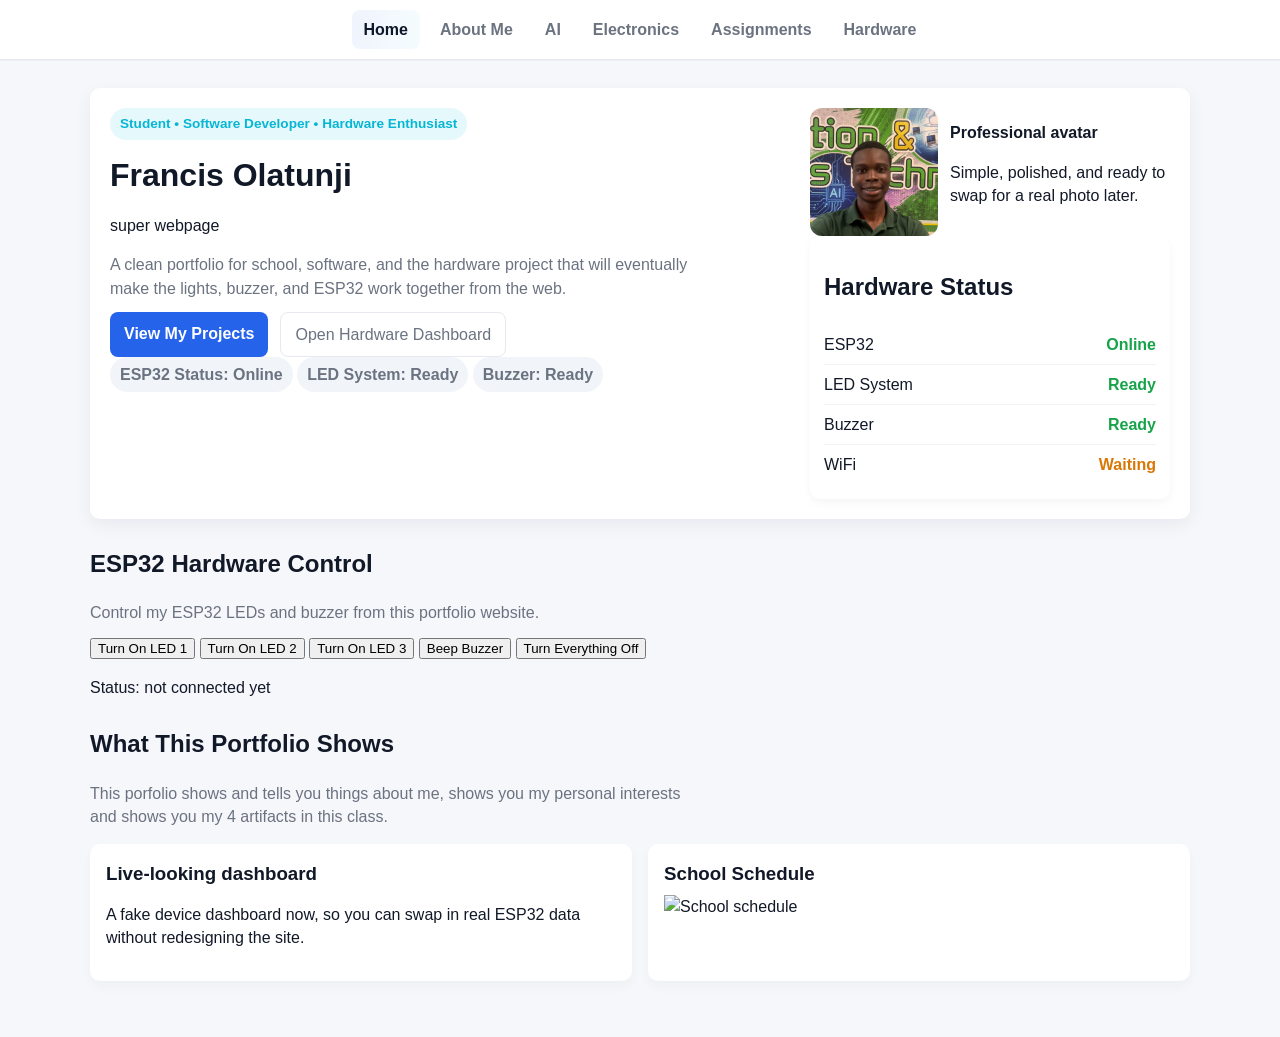
==== index.html @ 599d690f "Remove index page and simplify button styling" ====
<!DOCTYPE html>
<html lang="en">
<head>
    <meta charset="UTF-8">
    <meta name="viewport" content="width=device-width, initial-scale=1.0">
    <title>Francis Olatunji | Portfolio</title>
    <link rel="stylesheet" href="styles.css">
</head>
<body>
  <nav class="site-nav" aria-label="Primary">
    <a class="active" href="index.html">Home</a>
    <a href="about.html">About Me</a>
    <a href="ai.html">AI</a>
    <a href="electronics.html">Electronics</a>
    <a href="assignments.html">Assignments</a>
    <a href="hardware.html">Hardware</a>
  </nav>

  <main>
    <section class="page-hero">
      <div class="hero-copy">
        <span class="eyebrow">Student • Software Developer • Hardware Enthusiast</span>
        <h1>Francis Olatunji</h1>
        <p>super webpage</p>
        <p class="section-lead">A clean portfolio for school, software, and the hardware project that will eventually make the lights, buzzer, and ESP32 work together from the web.</p>
        <div class="hero-actions">
          <a class="button" href="assignments.html">View My Projects</a>
          <a class="button-secondary" href="hardware.html">Open Hardware Dashboard</a>
        </div>
        <div class="hero-meta" aria-label="Quick status summary">
          <div class="meta-chip"><span class="pulse"></span> ESP32 Status: Online</div>
          <div class="meta-chip">LED System: Ready</div>
          <div class="meta-chip">Buzzer: Ready</div>
        </div>
      </div>

      <div class="hero-visual">
        <div class="avatar-card">
          <div class="avatar" aria-hidden="true">
            <img src="images/francis-portrait.jpeg" alt="Portrait of Francis Olatunji">
          </div>
          <div class="avatar-copy">
            <strong>Professional avatar</strong>
            <p>Simple, polished, and ready to swap for a real photo later.</p>
          </div>
        </div>

        <div class="status-card">
          <h2>Hardware Status</h2>
          <div class="status-grid">
            <div class="status-row"><span>ESP32</span><span class="status-ok">Online</span></div>
            <div class="status-row"><span>LED System</span><span class="status-ok">Ready</span></div>
            <div class="status-row"><span>Buzzer</span><span class="status-ok">Ready</span></div>
            <div class="status-row"><span>WiFi</span><span class="status-waiting">Waiting</span></div>
          </div>
        </div>
      </div>
    </section>

    <section id="hardware-control" class="section">
      <h2>ESP32 Hardware Control</h2>
      <p class="section-lead">Control my ESP32 LEDs and buzzer from this portfolio website.</p>

      <button onclick="sendCommand('led1')">Turn On LED 1</button>
      <button onclick="sendCommand('led2')">Turn On LED 2</button>
      <button onclick="sendCommand('led3')">Turn On LED 3</button>
      <button onclick="sendCommand('buzzer')">Beep Buzzer</button>
      <button onclick="sendCommand('off')">Turn Everything Off</button>

      <p id="esp32-status">Status: not connected yet</p>
    </section>

    <section class="section">
      <h2>What This Portfolio Shows</h2>
      <p class="section-lead">This porfolio shows and tells you things about me, shows you my personal interests and shows you my 4 artifacts in this class. </p>
      <div class="content-grid">
        <article class="card">
          <h3>Live-looking dashboard</h3>
          <p>A fake device dashboard now, so you can swap in real ESP32 data without redesigning the site.</p>
        </article>
        <div class="card">
          <h3> School Schedule</h3>
          <img src="images/schedule.png" alt="School schedule" class="responsive">
        </div>
      </div>
    </section>
  </main>

  <script>
    const esp32IP = "http://192.168.1.45";

    function sendCommand(command) {
      document.getElementById("esp32-status").textContent = "Sending command...";

      fetch(`${esp32IP}/${command}`)
        .then(response => response.text())
        .then(data => {
          document.getElementById("esp32-status").textContent = "Status: " + data;
        })
        .catch(error => {
          document.getElementById("esp32-status").textContent =
            "Status: could not connect to ESP32";
          console.error(error);
        });
    }
  </script>
</body>

</html>
---- styles.css ----
/* Minimal/basic stylesheet */

* { box-sizing: border-box; }

html, body { margin: 0; padding: 0; font-family: Arial, Helvetica, sans-serif; }

body { background: #f6f7fb; color: #111827; line-height: 1.45; }

:root {
  --bg: #f6f7fb;
  --panel: #ffffff;
  --muted: #6b7280;
  --accent: #2563eb;
  --accent-2: #06b6d4;
  --radius: 10px;
  --gap: 16px;
}

html { scroll-behavior: smooth; }

main { width: 92%; max-width: 1100px; margin: 28px auto; padding-bottom: 28px; }

header, nav, main, footer, section { display: block; }

/* Navigation */
.site-nav { display: flex; gap: 8px; align-items: center; justify-content: center; padding: 10px; background: var(--panel); border-bottom: 1px solid #e6e9ef; box-shadow: 0 1px 0 rgba(16,24,40,0.03); }
.site-nav a { color: var(--muted); text-decoration: none; padding: 8px 12px; border-radius: 8px; font-weight: 600; }
.site-nav a.active { color: #0f172a; background: linear-gradient(90deg, rgba(37,99,235,0.07), rgba(6,182,212,0.04)); }
.site-nav a:hover { color: var(--accent); }

/* Hero */
.page-hero { display: grid; gap: var(--gap); grid-template-columns: 1fr; background: var(--panel); padding: 20px; border-radius: var(--radius); box-shadow: 0 6px 18px rgba(15,23,42,0.06); }
@media (min-width:900px) { .page-hero { grid-template-columns: 1fr 360px; align-items: start; } }

.eyebrow { display:inline-block; padding:6px 10px; background: rgba(6,182,212,0.10); color: var(--accent-2); border-radius:999px; font-weight:700; font-size:0.85rem; }
h1 { font-size: 2rem; margin: 12px 0 6px; }
.section-lead { color: var(--muted); margin: 0 0 12px; }

.hero-actions { display:flex; gap:12px; flex-wrap:wrap; margin-top:10px; }
.button { background: var(--accent); color: #fff; padding:10px 14px; border-radius:8px; border:none; display:inline-block; text-decoration:none; font-weight:700; }
.button-secondary { background: transparent; border: 1px solid #e6e9ef; padding:10px 14px; border-radius:8px; color: var(--muted); text-decoration:none; }

/* Hero visual / avatar */
.avatar-card img { width: 128px; height: 128px; object-fit: cover; border-radius: 12px; display:block; }
.avatar-card { display:flex; align-items:center; gap:12px; }

/* Status card */
.status-card { background: var(--panel); padding: 14px; border-radius: 10px; box-shadow: 0 4px 10px rgba(15,23,42,0.04); }
.status-row { display:flex; justify-content:space-between; padding:8px 0; border-bottom:1px solid #f1f3f6; }
.status-row:last-child { border-bottom: none; }
.status-ok { color: #16a34a; font-weight:700; }
.status-waiting { color: #d97706; font-weight:700; }

/* Cards & grid */
.content-grid { display:grid; gap: var(--gap); grid-template-columns: 1fr; margin-top: var(--gap); }
@media (min-width:800px) { .content-grid { grid-template-columns: repeat(2, 1fr); } }
.card { background: var(--panel); padding:16px; border-radius: 10px; box-shadow: 0 6px 12px rgba(15,23,42,0.03); }
.card h3 { margin-top:0; margin-bottom:8px; }

/* meta chips */
.meta-chip { display:inline-block; padding:6px 10px; background:#f1f5f9; color:var(--muted); border-radius:999px; font-weight:600; }

/* tables */
table { width:100%; border-collapse: collapse; background: #fff; }
th, td { padding:10px; border-bottom:1px solid #f1f3f6; text-align:left; }
th { color: var(--muted); font-size:0.85rem; text-transform:uppercase; }

/* utilities */
.center { text-align:center; }
.muted { color: var(--muted); }



.section {
  margin-top: 28px;
}

.section > h2,
.section-lead {
  max-width: 68ch;
}

.section-card,
.artifact-figure {
  min-height: 100%;
}

.section-card ul,
.section-card ol {
  margin: 0;
  padding-left: 18px;
  color: var(--muted);
  line-height: 1.8;
}

.pill-list {
  display: flex;
  flex-wrap: wrap;
  gap: 10px;
}

.artifact-figure {
  min-height: 180px;
  border-radius: 18px;
  display: grid;
  place-items: center;
  text-align: center;
  padding: 18px;
  background:
    radial-gradient(circle at 50% 35%, rgba(56, 189, 248, 0.22), transparent 40%),
    linear-gradient(180deg, rgba(15, 23, 42, 0.2), rgba(15, 23, 42, 0.55));
  border: 1px dashed rgba(56, 189, 248, 0.28);
  color: #cbd5e1;
  font-weight: 700;
}

.artifact-figure small {
  display: block;
  margin-top: 8px;
  color: var(--muted);
  font-weight: 500;
}

.diagram {
  display: grid;
  gap: 14px;
  padding-top: 6px;
}

.diagram-step {
  display: grid;
  grid-template-columns: 1fr auto;
  gap: 10px;
  align-items: center;
  padding: 14px 16px;
  border-radius: 16px;
  background: rgba(148, 163, 184, 0.08);
  border: 1px solid rgba(148, 163, 184, 0.12);
}

.diagram-arrow {
  text-align: center;
  color: var(--accent);
  font-size: 1.3rem;
  line-height: 1;
}

.dashboard {
  display: grid;
  grid-template-columns: minmax(0, 1fr) minmax(280px, 0.55fr);
  gap: 18px;
}

.dashboard-panel,
.control-card,
.log-card {
  padding: 22px;
}

.control-grid {
  display: grid;
  grid-template-columns: repeat(2, minmax(0, 1fr));
  gap: 12px;
  margin-top: 16px;
}

.control-button {
  border: 0;
  border-radius: 16px;
  min-height: 54px;
  background: #e0f2fe;
  color: var(--text);
  font: inherit;
  font-weight: 700;
  cursor: pointer;
  border: 1px solid rgba(56, 189, 248, 0.18);
  transition: transform 160ms ease, border-color 160ms ease, background-color 160ms ease;
}

.control-button:hover,
.control-button:focus-visible {
  transform: translateY(-1px);
  border-color: rgba(56, 189, 248, 0.32);
  outline: none;
}

.event-log {
  display: grid;
  gap: 10px;
  margin-top: 14px;
}

.event-log .log-row {
  background: rgba(255, 255, 255, 0.03);
}

.page-footer {
  width: min(1120px, calc(100% - 32px));
  margin: 0 auto 36px;
  padding-top: 16px;
  border-top: 1px solid rgba(148, 163, 184, 0.12);
  color: var(--muted);
}

.fake-hardware {
  display: grid;
  gap: 16px;
}

.responsive{
  max-width: 100%;
  height: auto;
  display: block;
}


.fake-dashboard-card {
  padding: 22px;
  border-radius: var(--radius-lg);
  background: linear-gradient(180deg, rgba(30, 41, 59, 0.96), rgba(15, 23, 42, 0.96));
  border: 1px solid var(--line);
}

.fake-dashboard-title {
  display: flex;
  align-items: center;
  justify-content: space-between;
  gap: 12px;
  margin-bottom: 16px;
}

.pulse {
  width: 10px;
  height: 10px;
  border-radius: 50%;
  background: var(--success);
  box-shadow: 0 0 0 0 rgba(34, 197, 94, 0.55);
  animation: pulse 2s infinite;
}

@keyframes pulse {
  0% {
    box-shadow: 0 0 0 0 rgba(34, 197, 94, 0.55);
  }

  70% {
    box-shadow: 0 0 0 14px rgba(34, 197, 94, 0);
  }

  100% {
    box-shadow: 0 0 0 0 rgba(34, 197, 94, 0);
  }
}

@media (max-width: 920px) {
  .page-hero,
  .dashboard,
  .content-grid,
  .assignment-grid,
  .info-grid,
  .tool-grid,
  .component-grid {
    grid-template-columns: 1fr;
  }

  .hero-meta,
  .control-grid {
    grid-template-columns: 1fr;
  }
}

@media (max-width: 640px) {
  main {
    width: min(100% - 20px, 1120px);
    padding-top: 22px;
  }

  .site-nav {
    justify-content: flex-start;
    overflow-x: auto;
    padding-inline: 14px;
  }

  .page-hero,
  .card,
  .status-card,
  .dashboard-panel,
  .info-card,
  .tool-card,
  .assignment-card,
  .section-card,
  .table-wrap,
  .control-card,
  .log-card,
  .avatar-card,
  .fake-dashboard-card {
    padding: 18px;
  }

  .avatar-card {
    grid-template-columns: 1fr;
    justify-items: start;
  }

  h1 {
    line-height: 1.02;
  }

  table {
    min-width: 440px;
  }
}
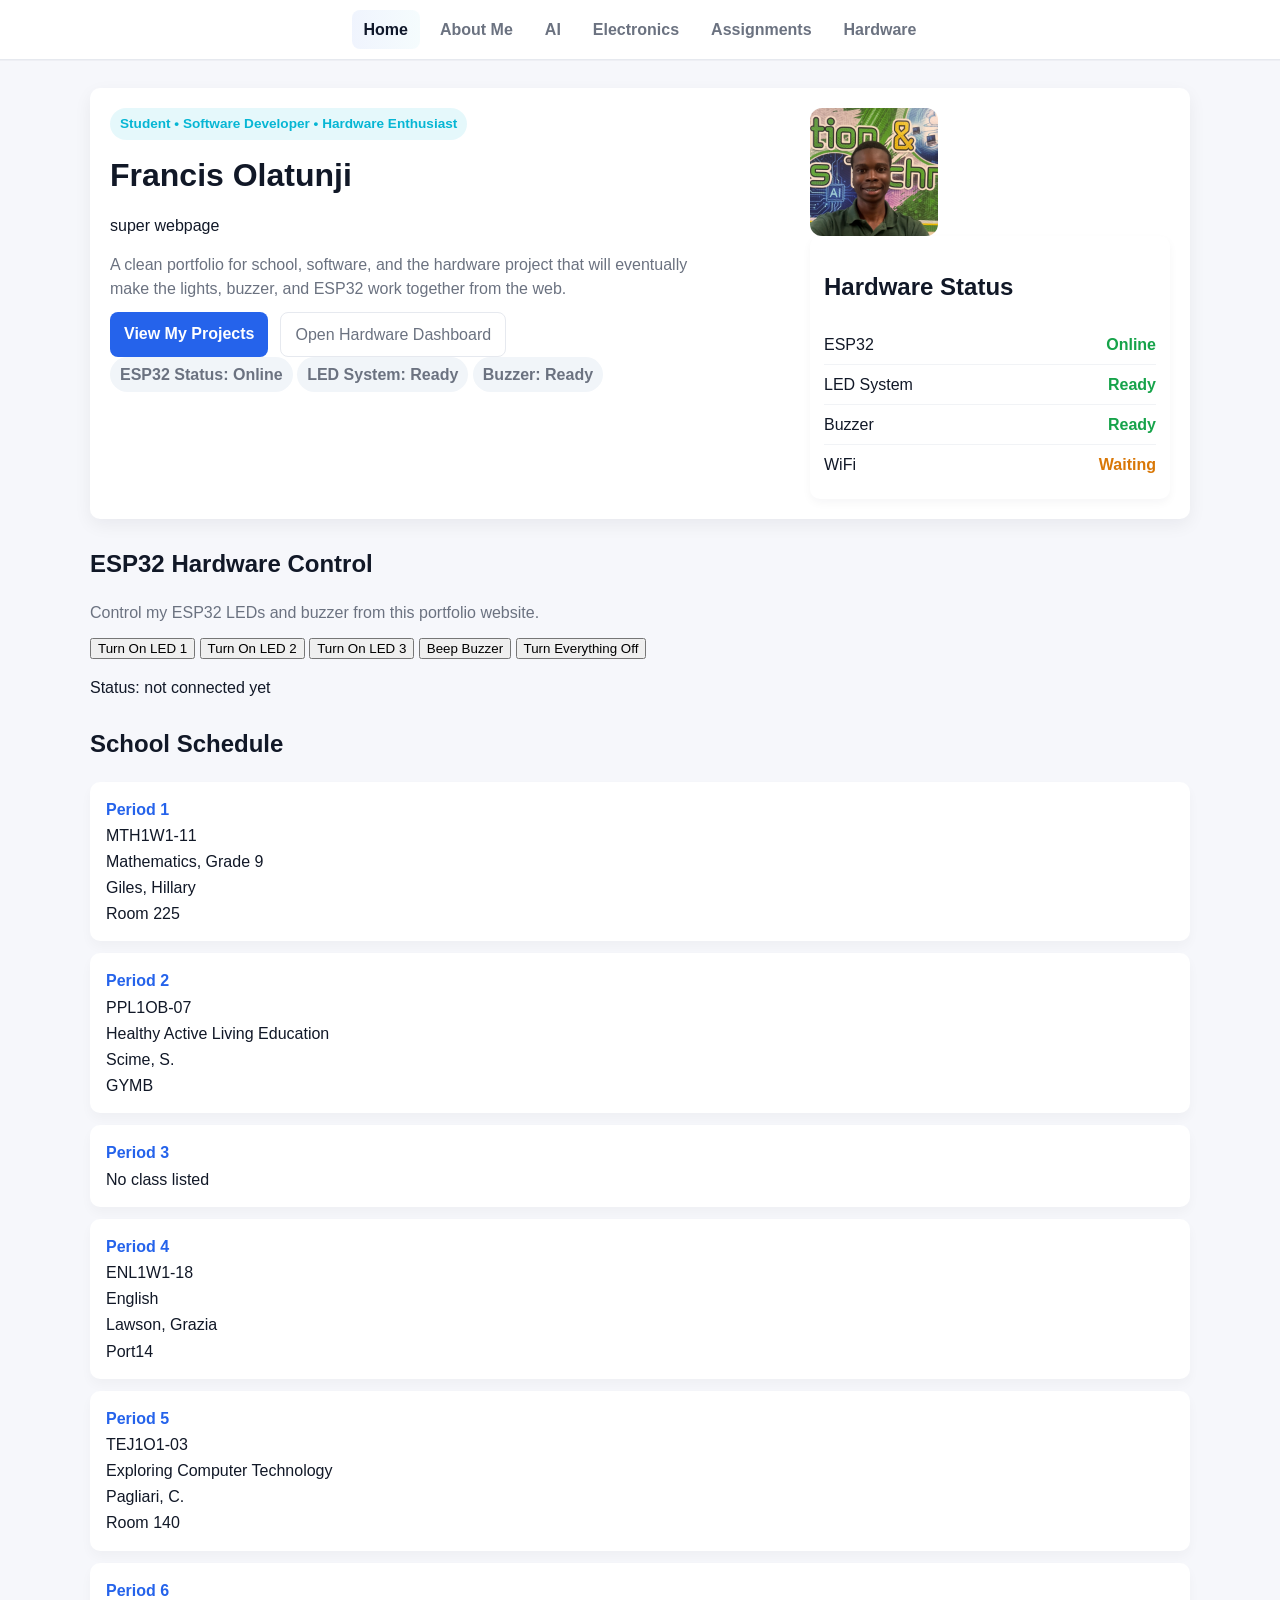
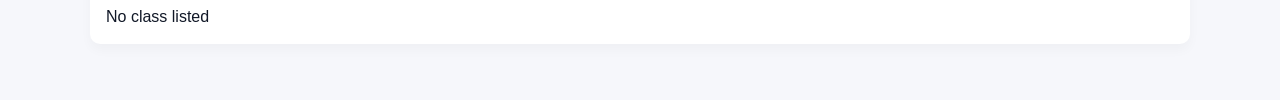
==== commit 311bfb3a: "Simplify homepage and add school schedule slots" ====
--- a/index.html
+++ b/index.html
@@ -39,10 +39,6 @@
           <div class="avatar" aria-hidden="true">
             <img src="images/francis-portrait.jpeg" alt="Portrait of Francis Olatunji">
           </div>
-          <div class="avatar-copy">
-            <strong>Professional avatar</strong>
-            <p>Simple, polished, and ready to swap for a real photo later.</p>
-          </div>
         </div>
 
         <div class="status-card">
@@ -71,16 +67,43 @@
     </section>
 
     <section class="section">
-      <h2>What This Portfolio Shows</h2>
-      <p class="section-lead">This porfolio shows and tells you things about me, shows you my personal interests and shows you my 4 artifacts in this class. </p>
-      <div class="content-grid">
-        <article class="card">
-          <h3>Live-looking dashboard</h3>
-          <p>A fake device dashboard now, so you can swap in real ESP32 data without redesigning the site.</p>
-        </article>
-        <div class="card">
-          <h3> School Schedule</h3>
-          <img src="images/schedule.png" alt="School schedule" class="responsive">
+      <h2>School Schedule</h2>
+      <div class="schedule-list">
+        <div class="schedule-slot">
+          <strong>Period 1</strong>
+          <span>MTH1W1-11</span>
+          <span>Mathematics, Grade 9</span>
+          <span>Giles, Hillary</span>
+          <span>Room 225</span>
+        </div>
+        <div class="schedule-slot">
+          <strong>Period 2</strong>
+          <span>PPL1OB-07</span>
+          <span>Healthy Active Living Education</span>
+          <span>Scime, S.</span>
+          <span>GYMB</span>
+        </div>
+        <div class="schedule-slot">
+          <strong>Period 3</strong>
+          <span>No class listed</span>
+        </div>
+        <div class="schedule-slot">
+          <strong>Period 4</strong>
+          <span>ENL1W1-18</span>
+          <span>English</span>
+          <span>Lawson, Grazia</span>
+          <span>Port14</span>
+        </div>
+        <div class="schedule-slot">
+          <strong>Period 5</strong>
+          <span>TEJ1O1-03</span>
+          <span>Exploring Computer Technology</span>
+          <span>Pagliari, C.</span>
+          <span>Room 140</span>
+        </div>
+        <div class="schedule-slot">
+          <strong>Period 6</strong>
+          <span>No class listed</span>
         </div>
       </div>
     </section>
--- a/styles.css
+++ b/styles.css
@@ -56,6 +56,25 @@
 @media (min-width:800px) { .content-grid { grid-template-columns: repeat(2, 1fr); } }
 .card { background: var(--panel); padding:16px; border-radius: 10px; box-shadow: 0 6px 12px rgba(15,23,42,0.03); }
 .card h3 { margin-top:0; margin-bottom:8px; }
+
+.schedule-list {
+  display: grid;
+  gap: 12px;
+  margin-top: 16px;
+}
+
+.schedule-slot {
+  background: var(--panel);
+  border-radius: 10px;
+  box-shadow: 0 6px 12px rgba(15,23,42,0.03);
+  display: grid;
+  gap: 3px;
+  padding: 16px;
+}
+
+.schedule-slot strong {
+  color: var(--accent);
+}
 
 /* meta chips */
 .meta-chip { display:inline-block; padding:6px 10px; background:#f1f5f9; color:var(--muted); border-radius:999px; font-weight:600; }
@@ -206,13 +225,6 @@
   display: grid;
   gap: 16px;
 }
-
-.responsive{
-  max-width: 100%;
-  height: auto;
-  display: block;
-}
-
 
 .fake-dashboard-card {
   padding: 22px;
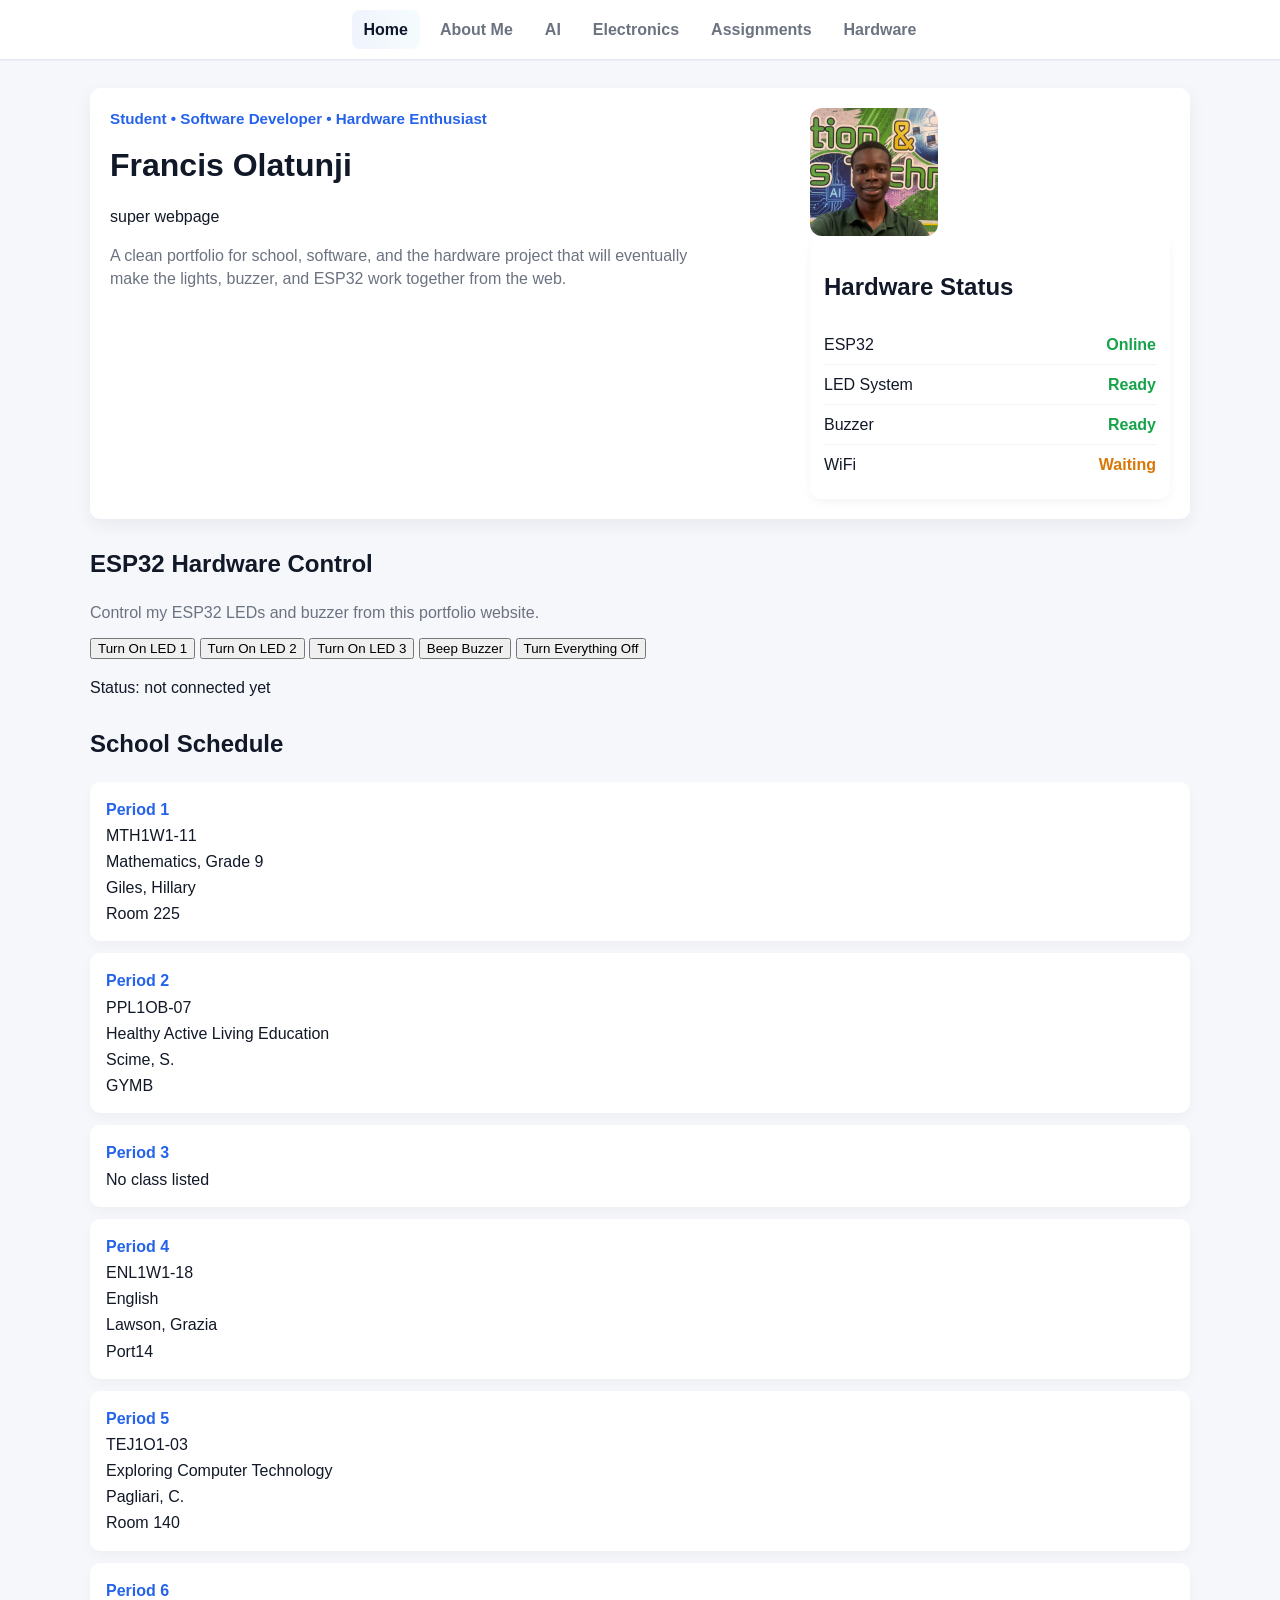
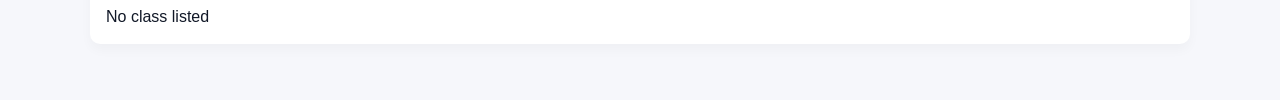
==== commit 595c00dc: "Simplify homepage hero and about copy" ====
--- a/index.html
+++ b/index.html
@@ -23,15 +23,6 @@
         <h1>Francis Olatunji</h1>
         <p>super webpage</p>
         <p class="section-lead">A clean portfolio for school, software, and the hardware project that will eventually make the lights, buzzer, and ESP32 work together from the web.</p>
-        <div class="hero-actions">
-          <a class="button" href="assignments.html">View My Projects</a>
-          <a class="button-secondary" href="hardware.html">Open Hardware Dashboard</a>
-        </div>
-        <div class="hero-meta" aria-label="Quick status summary">
-          <div class="meta-chip"><span class="pulse"></span> ESP32 Status: Online</div>
-          <div class="meta-chip">LED System: Ready</div>
-          <div class="meta-chip">Buzzer: Ready</div>
-        </div>
       </div>
 
       <div class="hero-visual">
--- a/styles.css
+++ b/styles.css
@@ -32,7 +32,7 @@
 .page-hero { display: grid; gap: var(--gap); grid-template-columns: 1fr; background: var(--panel); padding: 20px; border-radius: var(--radius); box-shadow: 0 6px 18px rgba(15,23,42,0.06); }
 @media (min-width:900px) { .page-hero { grid-template-columns: 1fr 360px; align-items: start; } }
 
-.eyebrow { display:inline-block; padding:6px 10px; background: rgba(6,182,212,0.10); color: var(--accent-2); border-radius:999px; font-weight:700; font-size:0.85rem; }
+.eyebrow { display:block; color: var(--accent); font-weight:700; font-size:0.95rem; margin-bottom:8px; }
 h1 { font-size: 2rem; margin: 12px 0 6px; }
 .section-lead { color: var(--muted); margin: 0 0 12px; }
 
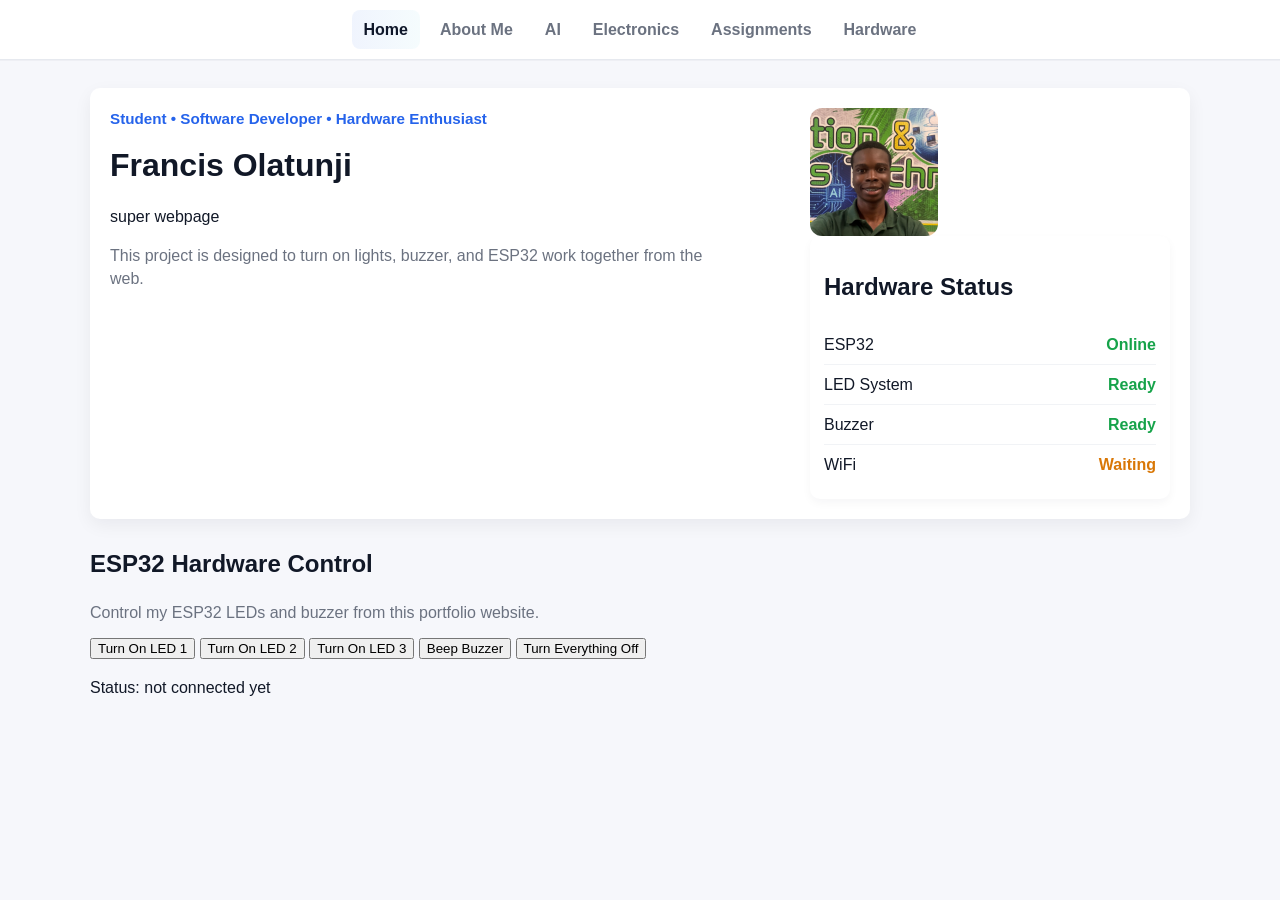
==== commit 72a9268a: "Streamline portfolio content and update personal details" ====
--- a/index.html
+++ b/index.html
@@ -22,7 +22,7 @@
         <span class="eyebrow">Student • Software Developer • Hardware Enthusiast</span>
         <h1>Francis Olatunji</h1>
         <p>super webpage</p>
-        <p class="section-lead">A clean portfolio for school, software, and the hardware project that will eventually make the lights, buzzer, and ESP32 work together from the web.</p>
+        <p class="section-lead">This project is designed to turn on lights, buzzer, and ESP32 work together from the web.</p>
       </div>
 
       <div class="hero-visual">
@@ -57,47 +57,6 @@
       <p id="esp32-status">Status: not connected yet</p>
     </section>
 
-    <section class="section">
-      <h2>School Schedule</h2>
-      <div class="schedule-list">
-        <div class="schedule-slot">
-          <strong>Period 1</strong>
-          <span>MTH1W1-11</span>
-          <span>Mathematics, Grade 9</span>
-          <span>Giles, Hillary</span>
-          <span>Room 225</span>
-        </div>
-        <div class="schedule-slot">
-          <strong>Period 2</strong>
-          <span>PPL1OB-07</span>
-          <span>Healthy Active Living Education</span>
-          <span>Scime, S.</span>
-          <span>GYMB</span>
-        </div>
-        <div class="schedule-slot">
-          <strong>Period 3</strong>
-          <span>No class listed</span>
-        </div>
-        <div class="schedule-slot">
-          <strong>Period 4</strong>
-          <span>ENL1W1-18</span>
-          <span>English</span>
-          <span>Lawson, Grazia</span>
-          <span>Port14</span>
-        </div>
-        <div class="schedule-slot">
-          <strong>Period 5</strong>
-          <span>TEJ1O1-03</span>
-          <span>Exploring Computer Technology</span>
-          <span>Pagliari, C.</span>
-          <span>Room 140</span>
-        </div>
-        <div class="schedule-slot">
-          <strong>Period 6</strong>
-          <span>No class listed</span>
-        </div>
-      </div>
-    </section>
   </main>
 
   <script>
--- a/styles.css
+++ b/styles.css
@@ -57,25 +57,6 @@
 .card { background: var(--panel); padding:16px; border-radius: 10px; box-shadow: 0 6px 12px rgba(15,23,42,0.03); }
 .card h3 { margin-top:0; margin-bottom:8px; }
 
-.schedule-list {
-  display: grid;
-  gap: 12px;
-  margin-top: 16px;
-}
-
-.schedule-slot {
-  background: var(--panel);
-  border-radius: 10px;
-  box-shadow: 0 6px 12px rgba(15,23,42,0.03);
-  display: grid;
-  gap: 3px;
-  padding: 16px;
-}
-
-.schedule-slot strong {
-  color: var(--accent);
-}
-
 /* meta chips */
 .meta-chip { display:inline-block; padding:6px 10px; background:#f1f5f9; color:var(--muted); border-radius:999px; font-weight:600; }
 
@@ -99,8 +80,7 @@
   max-width: 68ch;
 }
 
-.section-card,
-.artifact-figure {
+.section-card {
   min-height: 100%;
 }
 
@@ -116,28 +96,6 @@
   display: flex;
   flex-wrap: wrap;
   gap: 10px;
-}
-
-.artifact-figure {
-  min-height: 180px;
-  border-radius: 18px;
-  display: grid;
-  place-items: center;
-  text-align: center;
-  padding: 18px;
-  background:
-    radial-gradient(circle at 50% 35%, rgba(56, 189, 248, 0.22), transparent 40%),
-    linear-gradient(180deg, rgba(15, 23, 42, 0.2), rgba(15, 23, 42, 0.55));
-  border: 1px dashed rgba(56, 189, 248, 0.28);
-  color: #cbd5e1;
-  font-weight: 700;
-}
-
-.artifact-figure small {
-  display: block;
-  margin-top: 8px;
-  color: var(--muted);
-  font-weight: 500;
 }
 
 .diagram {
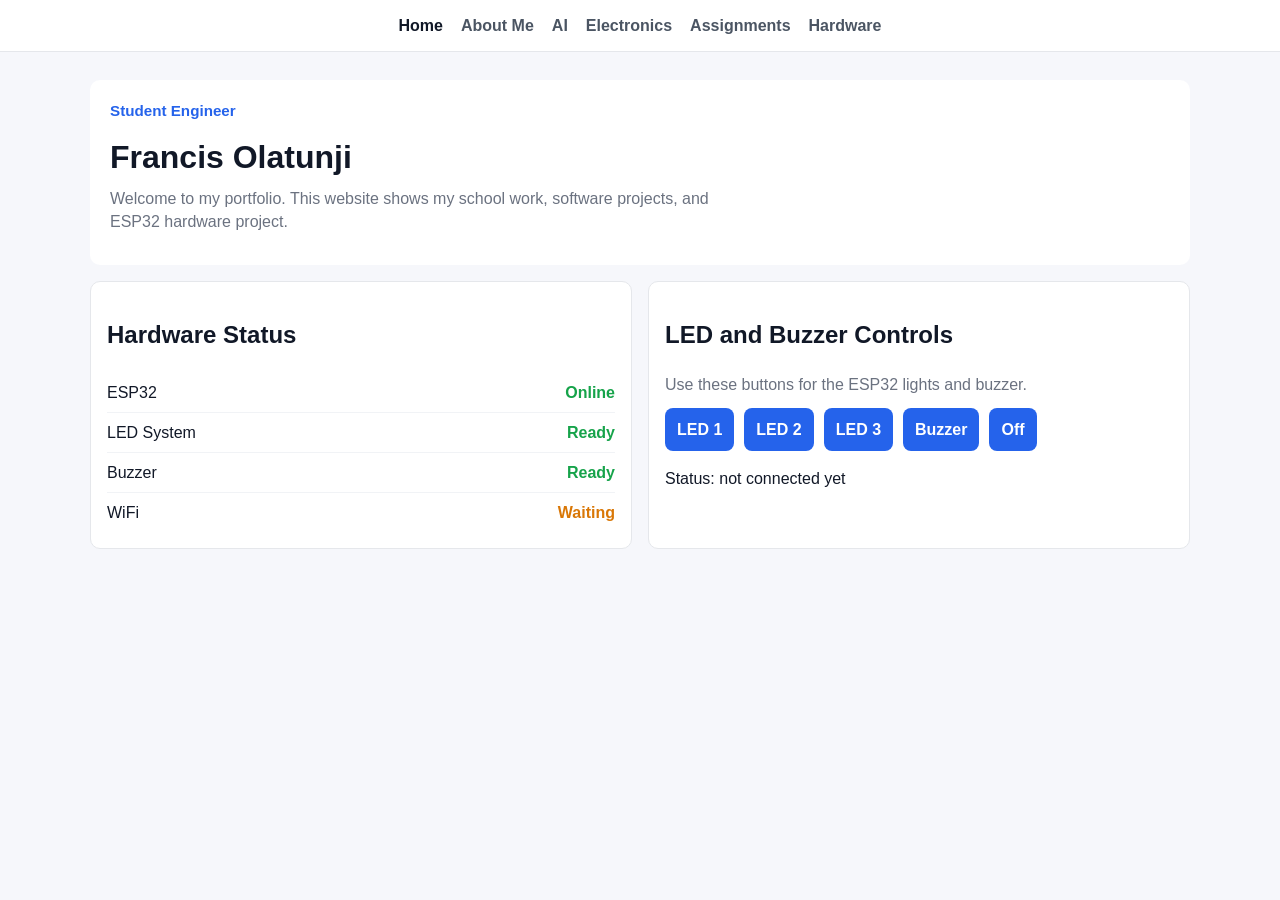
==== commit 1fe27340: "Add ESP32 controls and update portfolio content" ====
--- a/index.html
+++ b/index.html
@@ -18,61 +18,51 @@
 
   <main>
     <section class="page-hero">
-      <div class="hero-copy">
-        <span class="eyebrow">Student • Software Developer • Hardware Enthusiast</span>
-        <h1>Francis Olatunji</h1>
-        <p>super webpage</p>
-        <p class="section-lead">This project is designed to turn on lights, buzzer, and ESP32 work together from the web.</p>
-      </div>
-
-      <div class="hero-visual">
-        <div class="avatar-card">
-          <div class="avatar" aria-hidden="true">
-            <img src="images/francis-portrait.jpeg" alt="Portrait of Francis Olatunji">
-          </div>
-        </div>
-
-        <div class="status-card">
-          <h2>Hardware Status</h2>
-          <div class="status-grid">
-            <div class="status-row"><span>ESP32</span><span class="status-ok">Online</span></div>
-            <div class="status-row"><span>LED System</span><span class="status-ok">Ready</span></div>
-            <div class="status-row"><span>Buzzer</span><span class="status-ok">Ready</span></div>
-            <div class="status-row"><span>WiFi</span><span class="status-waiting">Waiting</span></div>
-          </div>
-        </div>
-      </div>
+      <span class="eyebrow">Student Engineer</span>
+      <h1>Francis Olatunji</h1>
+      <p class="section-lead">Welcome to my portfolio. This website shows my school work, software projects, and ESP32 hardware project.</p>
     </section>
 
-    <section id="hardware-control" class="section">
-      <h2>ESP32 Hardware Control</h2>
-      <p class="section-lead">Control my ESP32 LEDs and buzzer from this portfolio website.</p>
+    <section class="home-layout">
+      <article class="status-card">
+        <h2>Hardware Status</h2>
+        <div class="status-grid">
+          <div class="status-row"><span>ESP32</span><span class="status-ok">Online</span></div>
+          <div class="status-row"><span>LED System</span><span class="status-ok">Ready</span></div>
+          <div class="status-row"><span>Buzzer</span><span class="status-ok">Ready</span></div>
+          <div class="status-row"><span>WiFi</span><span class="status-waiting">Waiting</span></div>
+        </div>
+      </article>
 
-      <button onclick="sendCommand('led1')">Turn On LED 1</button>
-      <button onclick="sendCommand('led2')">Turn On LED 2</button>
-      <button onclick="sendCommand('led3')">Turn On LED 3</button>
-      <button onclick="sendCommand('buzzer')">Beep Buzzer</button>
-      <button onclick="sendCommand('off')">Turn Everything Off</button>
-
-      <p id="esp32-status">Status: not connected yet</p>
+      <article class="status-card">
+        <h2>LED and Buzzer Controls</h2>
+        <p class="section-lead">Use these buttons for the ESP32 lights and buzzer.</p>
+        <div class="control-actions">
+          <button type="button" onclick="sendCommand('led1')">LED 1</button>
+          <button type="button" onclick="sendCommand('led2')">LED 2</button>
+          <button type="button" onclick="sendCommand('led3')">LED 3</button>
+          <button type="button" onclick="sendCommand('buzzer')">Buzzer</button>
+          <button type="button" onclick="sendCommand('off')">Off</button>
+        </div>
+        <p id="esp32-status">Status: not connected yet</p>
+      </article>
     </section>
-
   </main>
 
   <script>
     const esp32IP = "http://192.168.1.45";
 
     function sendCommand(command) {
-      document.getElementById("esp32-status").textContent = "Sending command...";
+      const status = document.getElementById("esp32-status");
+      status.textContent = "Sending command...";
 
       fetch(`${esp32IP}/${command}`)
         .then(response => response.text())
         .then(data => {
-          document.getElementById("esp32-status").textContent = "Status: " + data;
+          status.textContent = "Status: " + data;
         })
         .catch(error => {
-          document.getElementById("esp32-status").textContent =
-            "Status: could not connect to ESP32";
+          status.textContent = "Status: could not connect to ESP32";
           console.error(error);
         });
     }
--- a/styles.css
+++ b/styles.css
@@ -23,33 +23,52 @@
 header, nav, main, footer, section { display: block; }
 
 /* Navigation */
-.site-nav { display: flex; gap: 8px; align-items: center; justify-content: center; padding: 10px; background: var(--panel); border-bottom: 1px solid #e6e9ef; box-shadow: 0 1px 0 rgba(16,24,40,0.03); }
-.site-nav a { color: var(--muted); text-decoration: none; padding: 8px 12px; border-radius: 8px; font-weight: 600; }
-.site-nav a.active { color: #0f172a; background: linear-gradient(90deg, rgba(37,99,235,0.07), rgba(6,182,212,0.04)); }
-.site-nav a:hover { color: var(--accent); }
+.site-nav {
+  display: flex;
+  justify-content: center;
+  gap: 18px;
+  padding: 14px;
+  background: #ffffff;
+  border-bottom: 1px solid #e5e7eb;
+}
+
+.site-nav a {
+  color: #4b5563;
+  font-weight: 700;
+  text-decoration: none;
+}
+
+.site-nav a.active,
+.site-nav a:hover {
+  color: #111827;
+}
 
 /* Hero */
-.page-hero { display: grid; gap: var(--gap); grid-template-columns: 1fr; background: var(--panel); padding: 20px; border-radius: var(--radius); box-shadow: 0 6px 18px rgba(15,23,42,0.06); }
-@media (min-width:900px) { .page-hero { grid-template-columns: 1fr 360px; align-items: start; } }
+.page-hero {
+  background: var(--panel);
+  padding: 20px;
+  border-radius: var(--radius);
+}
 
 .eyebrow { display:block; color: var(--accent); font-weight:700; font-size:0.95rem; margin-bottom:8px; }
 h1 { font-size: 2rem; margin: 12px 0 6px; }
 .section-lead { color: var(--muted); margin: 0 0 12px; }
 
-.hero-actions { display:flex; gap:12px; flex-wrap:wrap; margin-top:10px; }
-.button { background: var(--accent); color: #fff; padding:10px 14px; border-radius:8px; border:none; display:inline-block; text-decoration:none; font-weight:700; }
-.button-secondary { background: transparent; border: 1px solid #e6e9ef; padding:10px 14px; border-radius:8px; color: var(--muted); text-decoration:none; }
-
 /* Hero visual / avatar */
 .avatar-card img { width: 128px; height: 128px; object-fit: cover; border-radius: 12px; display:block; }
 .avatar-card { display:flex; align-items:center; gap:12px; }
 
 /* Status card */
-.status-card { background: var(--panel); padding: 14px; border-radius: 10px; box-shadow: 0 4px 10px rgba(15,23,42,0.04); }
+.home-layout { display: grid; gap: 16px; margin-top: 16px; }
+@media (min-width:800px) { .home-layout { grid-template-columns: repeat(2, 1fr); } }
+.status-card { background: var(--panel); padding: 16px; border-radius: 10px; border: 1px solid #e5e7eb; }
 .status-row { display:flex; justify-content:space-between; padding:8px 0; border-bottom:1px solid #f1f3f6; }
 .status-row:last-child { border-bottom: none; }
 .status-ok { color: #16a34a; font-weight:700; }
 .status-waiting { color: #d97706; font-weight:700; }
+.control-actions { display: flex; flex-wrap: wrap; gap: 10px; margin: 12px 0; }
+.control-actions button { background: var(--accent); border: 0; border-radius: 8px; color: #ffffff; cursor: pointer; font: inherit; font-weight: 700; padding: 10px 12px; }
+.control-actions button:hover { background: #1d4ed8; }
 
 /* Cards & grid */
 .content-grid { display:grid; gap: var(--gap); grid-template-columns: 1fr; margin-top: var(--gap); }
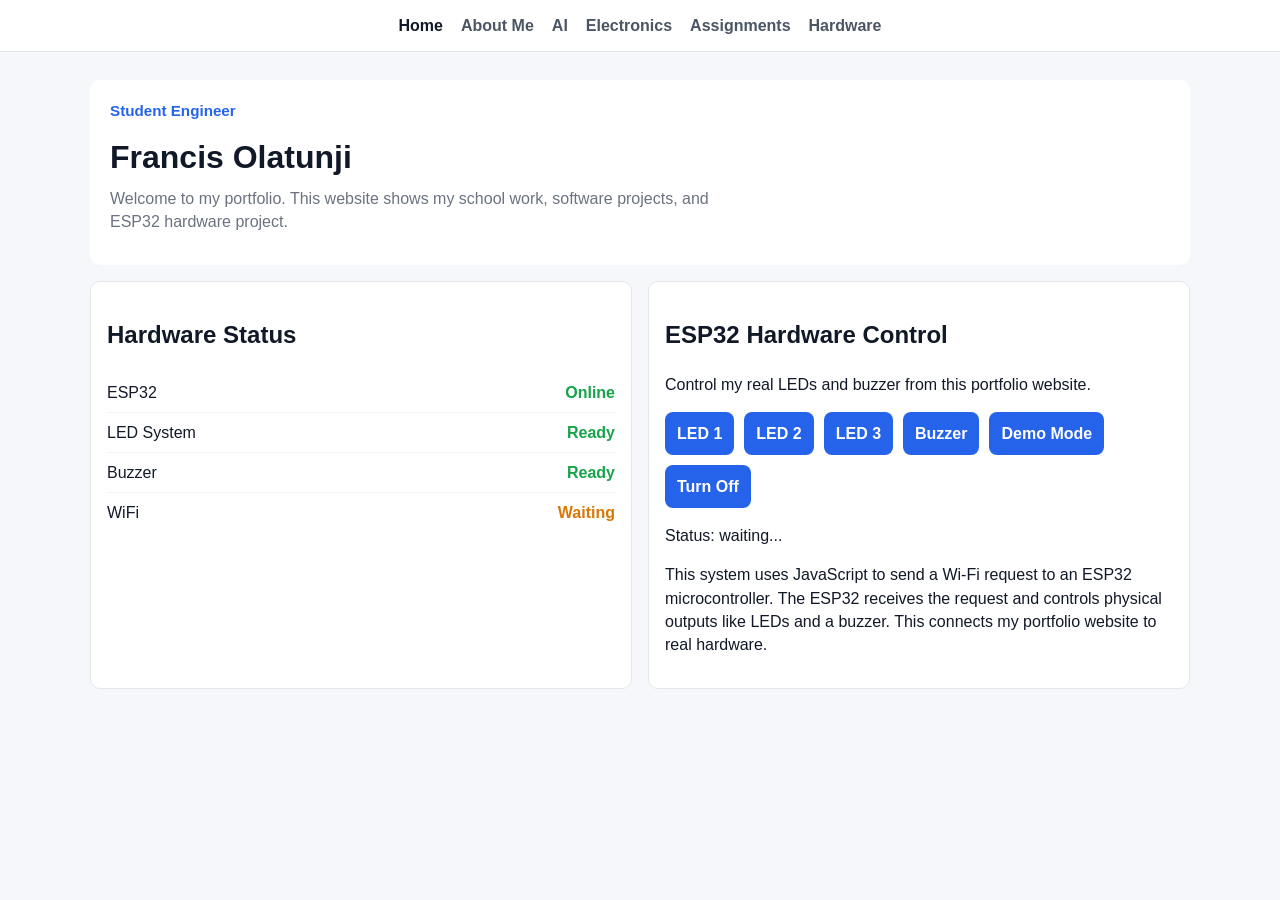
==== commit a07264c4: "Update ESP32 control section and artifact image" ====
--- a/index.html
+++ b/index.html
@@ -34,23 +34,29 @@
         </div>
       </article>
 
-      <article class="status-card">
-        <h2>LED and Buzzer Controls</h2>
-        <p class="section-lead">Use these buttons for the ESP32 lights and buzzer.</p>
+      <section id="hardware-control" class="status-card">
+        <h2>ESP32 Hardware Control</h2>
+        <p>Control my real LEDs and buzzer from this portfolio website.</p>
         <div class="control-actions">
           <button type="button" onclick="sendCommand('led1')">LED 1</button>
           <button type="button" onclick="sendCommand('led2')">LED 2</button>
           <button type="button" onclick="sendCommand('led3')">LED 3</button>
           <button type="button" onclick="sendCommand('buzzer')">Buzzer</button>
-          <button type="button" onclick="sendCommand('off')">Off</button>
+          <button type="button" onclick="sendCommand('demo')">Demo Mode</button>
+          <button type="button" onclick="sendCommand('off')">Turn Off</button>
         </div>
-        <p id="esp32-status">Status: not connected yet</p>
-      </article>
+        <p id="esp32-status">Status: waiting...</p>
+        <p>
+          This system uses JavaScript to send a Wi-Fi request to an ESP32 microcontroller.
+          The ESP32 receives the request and controls physical outputs like LEDs and a buzzer.
+          This connects my portfolio website to real hardware.
+        </p>
+      </section>
     </section>
   </main>
 
   <script>
-    const esp32IP = "http://192.168.1.45";
+    const esp32IP = "http://192.168.2.60";
 
     function sendCommand(command) {
       const status = document.getElementById("esp32-status");
@@ -62,7 +68,7 @@
           status.textContent = "Status: " + data;
         })
         .catch(error => {
-          status.textContent = "Status: could not connect to ESP32";
+          status.textContent = "Status: Could not connect to ESP32";
           console.error(error);
         });
     }
--- a/styles.css
+++ b/styles.css
@@ -75,6 +75,7 @@
 @media (min-width:800px) { .content-grid { grid-template-columns: repeat(2, 1fr); } }
 .card { background: var(--panel); padding:16px; border-radius: 10px; box-shadow: 0 6px 12px rgba(15,23,42,0.03); }
 .card h3 { margin-top:0; margin-bottom:8px; }
+.artifact-image { width: 100%; max-height: 260px; object-fit: cover; border-radius: 10px; margin-bottom: 12px; display: block; }
 
 /* meta chips */
 .meta-chip { display:inline-block; padding:6px 10px; background:#f1f5f9; color:var(--muted); border-radius:999px; font-weight:600; }
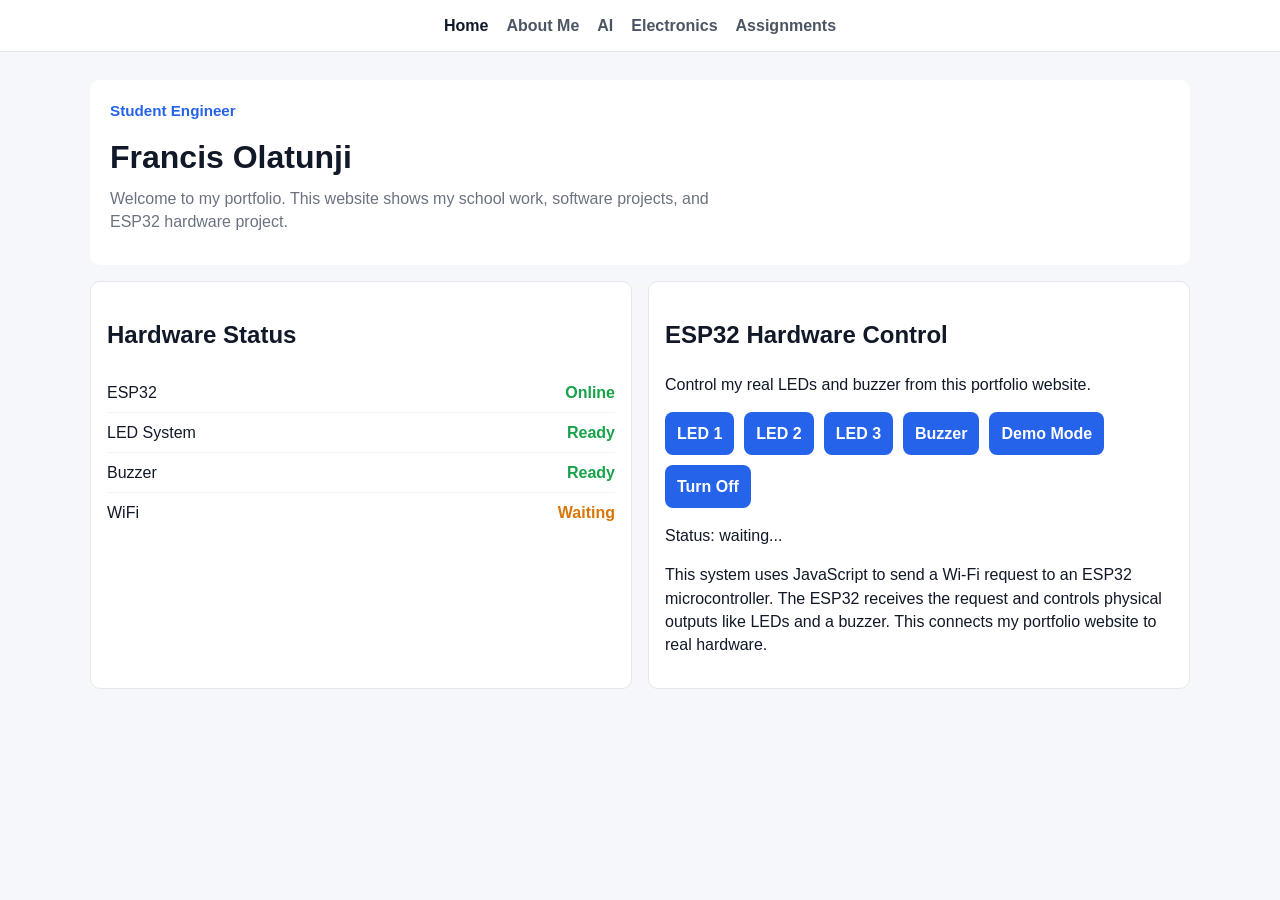
==== commit 5aff2d0e: "Refresh portfolio pages and remove hardware section" ====
--- a/index.html
+++ b/index.html
@@ -13,7 +13,6 @@
     <a href="ai.html">AI</a>
     <a href="electronics.html">Electronics</a>
     <a href="assignments.html">Assignments</a>
-    <a href="hardware.html">Hardware</a>
   </nav>
 
   <main>
--- a/styles.css
+++ b/styles.css
@@ -75,7 +75,7 @@
 @media (min-width:800px) { .content-grid { grid-template-columns: repeat(2, 1fr); } }
 .card { background: var(--panel); padding:16px; border-radius: 10px; box-shadow: 0 6px 12px rgba(15,23,42,0.03); }
 .card h3 { margin-top:0; margin-bottom:8px; }
-.artifact-image { width: 100%; max-height: 260px; object-fit: cover; border-radius: 10px; margin-bottom: 12px; display: block; }
+.artifact-image { width: 100%; max-height: 640px; object-fit: contain; border-radius: 10px; margin-bottom: 12px; display: block; background: #ffffff; }
 
 /* meta chips */
 .meta-chip { display:inline-block; padding:6px 10px; background:#f1f5f9; color:var(--muted); border-radius:999px; font-weight:600; }
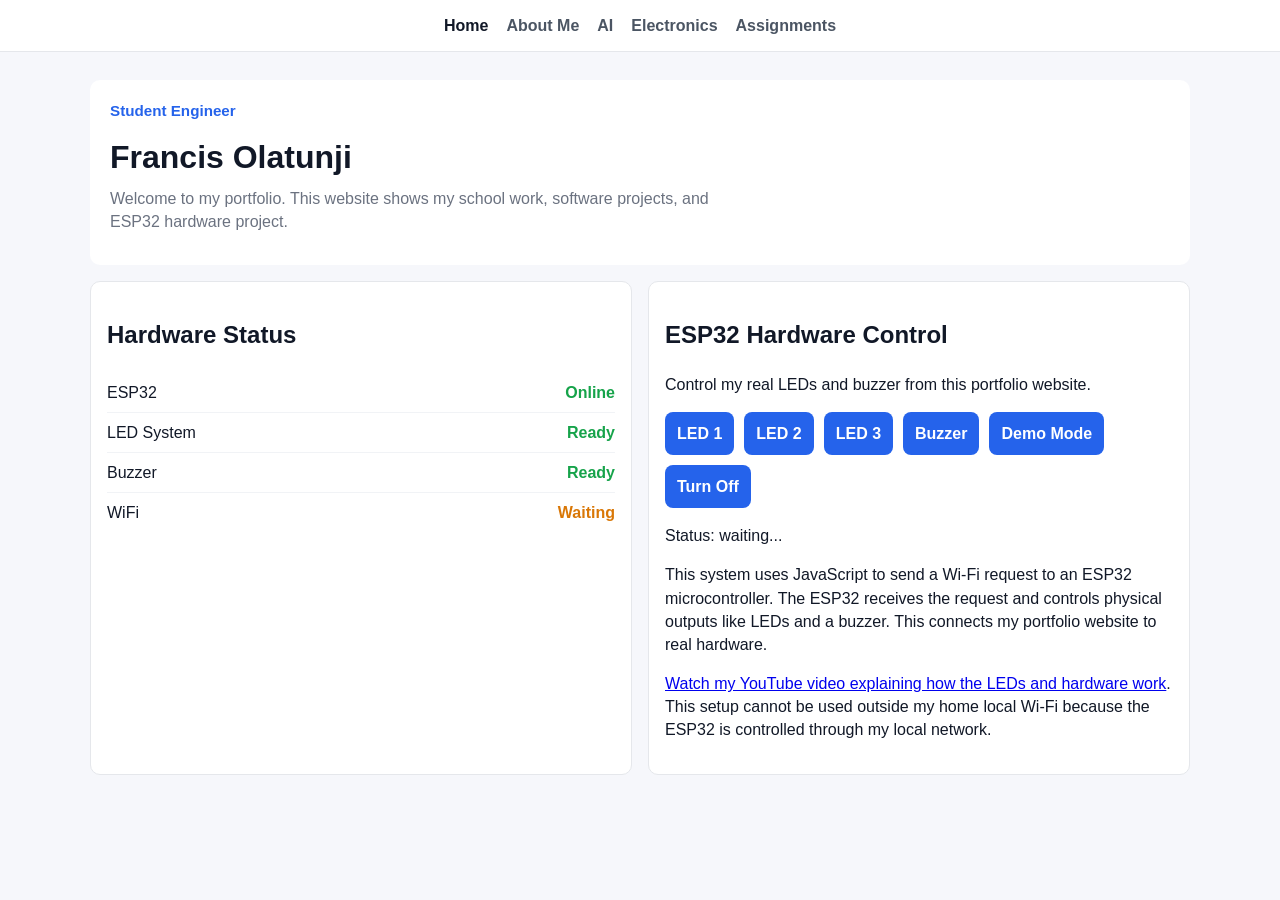
==== commit 60538e8a: "Update portfolio project descriptions and links" ====
--- a/index.html
+++ b/index.html
@@ -50,6 +50,10 @@
           The ESP32 receives the request and controls physical outputs like LEDs and a buzzer.
           This connects my portfolio website to real hardware.
         </p>
+        <p>
+          <a href="https://www.youtube.com/shorts/pQ5FkkvM5EU" target="_blank" rel="noreferrer">Watch my YouTube video explaining how the LEDs and hardware work</a>.
+          This setup cannot be used outside my home local Wi-Fi because the ESP32 is controlled through my local network.
+        </p>
       </section>
     </section>
   </main>
